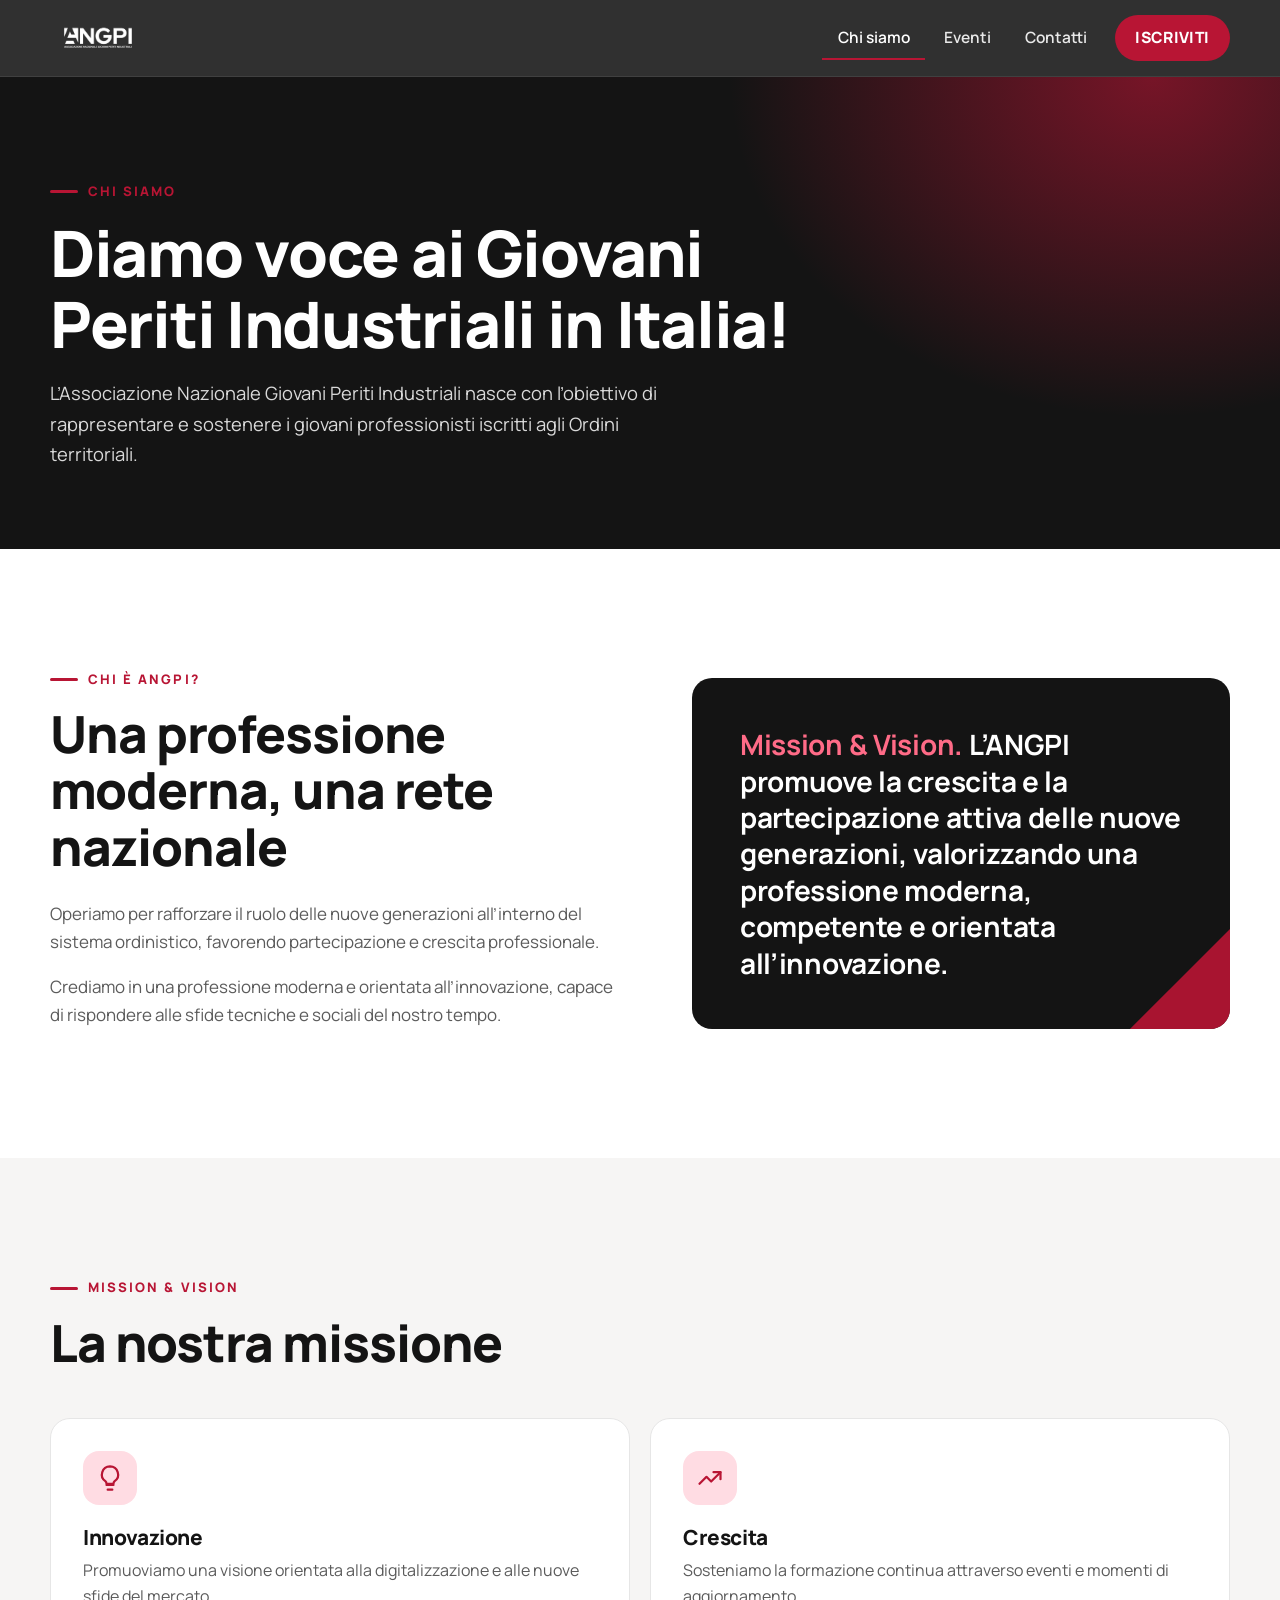
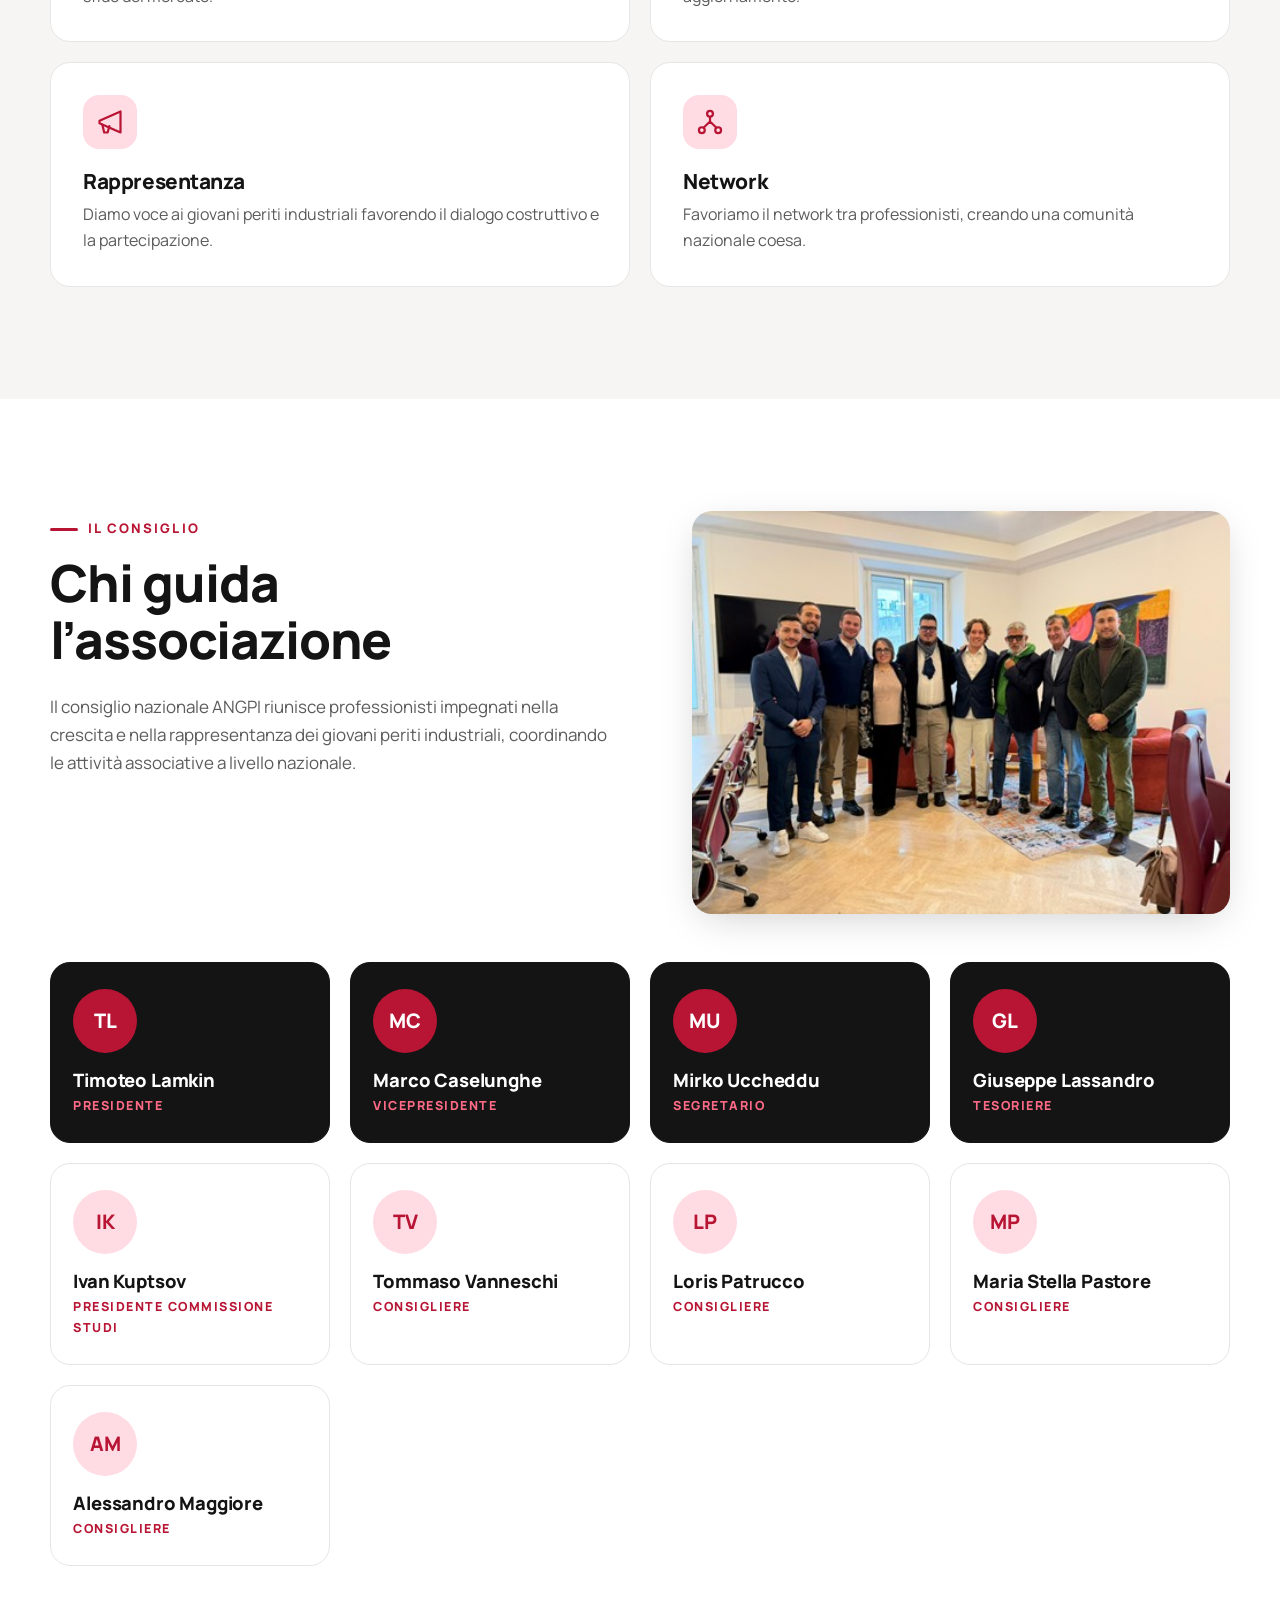
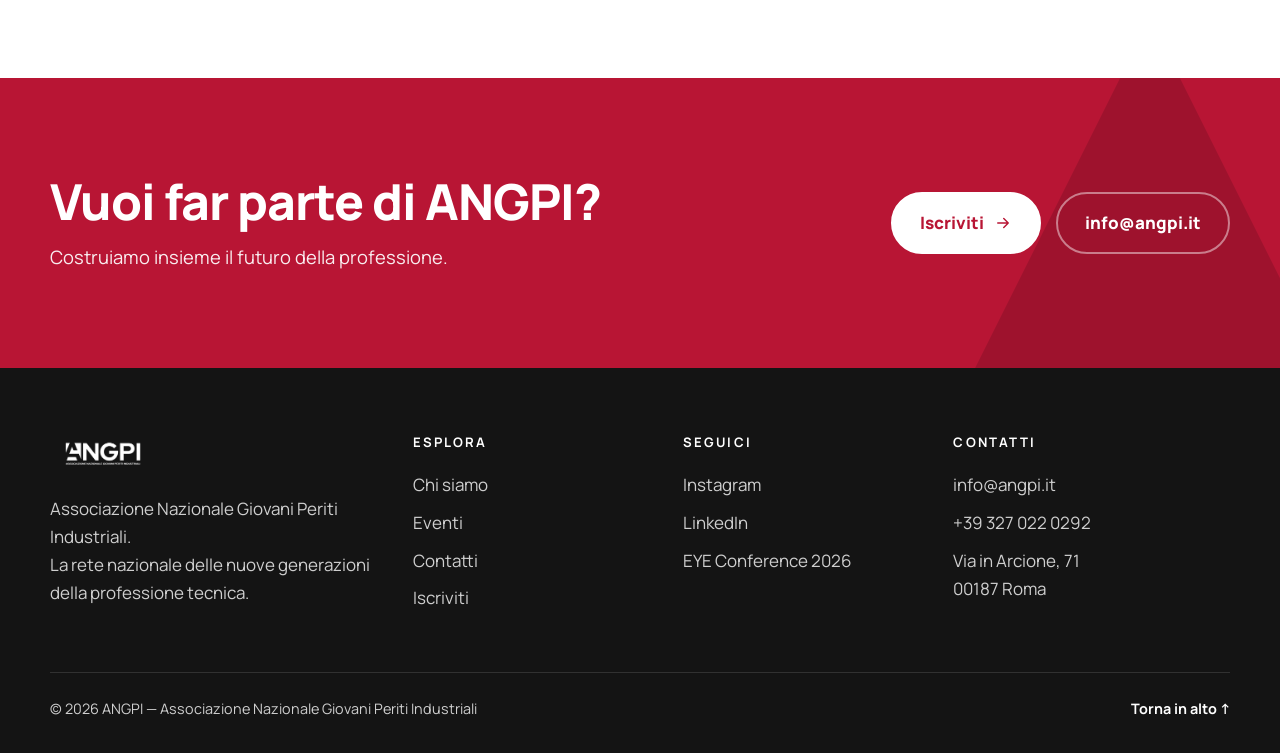
==== chi-siamo.html @ 8cf62ae1 "Nuovo sito ANGPI: design rinnovato, 5 pagine statiche responsive Home, Chi siamo, Eventi, Contatti, " ====
<!doctype html>
<html lang="it">
<head>
<meta charset="utf-8">
<meta name="viewport" content="width=device-width, initial-scale=1">
<title>Chi siamo — ANGPI</title>
<meta name="description" content="Il consiglio, la missione e la visione di ANGPI, l'Associazione Nazionale Giovani Periti Industriali.">
<meta name="theme-color" content="#141414">
<meta property="og:site_name" content="ANGPI">
<meta property="og:locale" content="it_IT">
<meta property="og:type" content="website">
<meta property="og:title" content="Chi siamo — ANGPI">
<meta property="og:description" content="Il consiglio, la missione e la visione di ANGPI, l'Associazione Nazionale Giovani Periti Industriali.">
<link rel="icon" href="assets/img/icona.png" type="image/png">
<link rel="apple-touch-icon" href="assets/img/icona.png">
<link rel="preconnect" href="https://fonts.googleapis.com">
<link rel="preconnect" href="https://fonts.gstatic.com" crossorigin>
<link href="https://fonts.googleapis.com/css2?family=Manrope:wght@400;500;600;700;800&display=swap" rel="stylesheet">
<link rel="stylesheet" href="assets/css/style.css">
</head>
<body id="top">
<a class="skip" href="#main">Vai al contenuto</a>
<header class="site-header">
  <div class="wrap nav">
    <a class="brand" href="index.html" aria-label="ANGPI - Home"><img src="assets/img/logo-bianco.png" alt="ANGPI" width="96" height="40"></a>
    <button class="menu-toggle" aria-expanded="false" aria-controls="menu" aria-label="Apri il menu"><span></span></button>
    <nav aria-label="Principale">
      <ul class="menu" id="menu">
          <li><a href="chi-siamo.html" aria-current="page">Chi siamo</a></li>
          <li><a href="eventi.html">Eventi</a></li>
          <li><a href="contatti.html">Contatti</a></li>
          <li class="menu-cta"><a href="iscriviti.html">ISCRIVITI</a></li>
      </ul>
    </nav>
  </div>
</header>
<main id="main">
<section class="page-hero">
  <div class="wrap">
    <span class="eyebrow">Chi siamo</span>
    <h1>Diamo voce ai Giovani Periti Industriali in Italia!</h1>
    <p>L&rsquo;Associazione Nazionale Giovani Periti Industriali nasce con l&rsquo;obiettivo di rappresentare e sostenere i giovani professionisti iscritti agli Ordini territoriali.</p>
  </div>
</section>

<section>
  <div class="wrap split">
    <div class="reveal">
      <span class="eyebrow">Chi è ANGPI?</span>
      <h2>Una professione moderna, una rete nazionale</h2>
      <p>Operiamo per rafforzare il ruolo delle nuove generazioni all&rsquo;interno del sistema ordinistico, favorendo partecipazione e crescita professionale.</p>
      <p>Crediamo in una professione moderna e orientata all&rsquo;innovazione, capace di rispondere alle sfide tecniche e sociali del nostro tempo.</p>
    </div>
    <div class="quote-box reveal" data-d="1">
      <p><strong>Mission &amp; Vision.</strong> L&rsquo;ANGPI promuove la crescita e la partecipazione attiva delle nuove generazioni, valorizzando una professione moderna, competente e orientata all&rsquo;innovazione.</p>
    </div>
  </div>
</section>

<section class="soft">
  <div class="wrap">
    <div class="section-head reveal">
      <span class="eyebrow">Mission &amp; Vision</span>
      <h2>La nostra missione</h2>
    </div>
    <div class="mission">
<article class="card reveal" data-d="0"><div class="ico"><svg viewBox="0 0 24 24" fill="none" stroke="currentColor" stroke-width="1.9" stroke-linecap="round" stroke-linejoin="round" aria-hidden="true"><path d="M9 18h6M10 22h4"/><path d="M12 2a7 7 0 0 0-4 12.7c.7.6 1 1.3 1 2.3h6c0-1 .3-1.7 1-2.3A7 7 0 0 0 12 2z"/></svg></div><h3>Innovazione</h3><p>Promuoviamo una visione orientata alla digitalizzazione e alle nuove sfide del mercato.</p></article>
<article class="card reveal" data-d="1"><div class="ico"><svg viewBox="0 0 24 24" fill="none" stroke="currentColor" stroke-width="1.9" stroke-linecap="round" stroke-linejoin="round" aria-hidden="true"><path d="M3 17l6-6 4 4 8-8"/><path d="M15 7h6v6"/></svg></div><h3>Crescita</h3><p>Sosteniamo la formazione continua attraverso eventi e momenti di aggiornamento.</p></article>
<article class="card reveal" data-d="0"><div class="ico"><svg viewBox="0 0 24 24" fill="none" stroke="currentColor" stroke-width="1.9" stroke-linecap="round" stroke-linejoin="round" aria-hidden="true"><path d="M3 11l18-8v18L3 13z"/><path d="M11.5 15.5 10 21H7l-1.5-6.5"/></svg></div><h3>Rappresentanza</h3><p>Diamo voce ai giovani periti industriali favorendo il dialogo costruttivo e la partecipazione.</p></article>
<article class="card reveal" data-d="1"><div class="ico"><svg viewBox="0 0 24 24" fill="none" stroke="currentColor" stroke-width="1.9" stroke-linecap="round" stroke-linejoin="round" aria-hidden="true"><circle cx="12" cy="5" r="2.5"/><circle cx="5" cy="19" r="2.5"/><circle cx="19" cy="19" r="2.5"/><path d="M12 7.5v4M12 11.5 6.5 17M12 11.5 17.5 17"/></svg></div><h3>Network</h3><p>Favoriamo il network tra professionisti, creando una comunità nazionale coesa.</p></article>
    </div>
  </div>
</section>

<section>
  <div class="wrap">
    <div class="split" style="align-items:start">
      <div class="reveal">
        <span class="eyebrow">Il consiglio</span>
        <h2>Chi guida l&rsquo;associazione</h2>
        <p>Il consiglio nazionale ANGPI riunisce professionisti impegnati nella crescita e nella rappresentanza dei giovani periti industriali, coordinando le attività associative a livello nazionale.</p>
      </div>
      <figure class="council-photo reveal" data-d="1" style="margin:0"><img src="assets/img/consiglio.jpg" alt="Il consiglio nazionale ANGPI riunito in una sala" width="467" height="350" loading="lazy"></figure>
    </div>
    <div class="team">
<article class="member lead reveal" data-d="0"><div class="avatar" aria-hidden="true">TL</div><h3>Timoteo Lamkin</h3><div class="role">Presidente</div></article>
<article class="member lead reveal" data-d="1"><div class="avatar" aria-hidden="true">MC</div><h3>Marco Caselunghe</h3><div class="role">Vicepresidente</div></article>
<article class="member lead reveal" data-d="2"><div class="avatar" aria-hidden="true">MU</div><h3>Mirko Uccheddu</h3><div class="role">Segretario</div></article>
<article class="member lead reveal" data-d="3"><div class="avatar" aria-hidden="true">GL</div><h3>Giuseppe Lassandro</h3><div class="role">Tesoriere</div></article>
<article class="member reveal" data-d="0"><div class="avatar" aria-hidden="true">IK</div><h3>Ivan Kuptsov</h3><div class="role">Presidente Commissione Studi</div></article>
<article class="member reveal" data-d="1"><div class="avatar" aria-hidden="true">TV</div><h3>Tommaso Vanneschi</h3><div class="role">Consigliere</div></article>
<article class="member reveal" data-d="2"><div class="avatar" aria-hidden="true">LP</div><h3>Loris Patrucco</h3><div class="role">Consigliere</div></article>
<article class="member reveal" data-d="3"><div class="avatar" aria-hidden="true">MP</div><h3>Maria Stella Pastore</h3><div class="role">Consigliere</div></article>
<article class="member reveal" data-d="0"><div class="avatar" aria-hidden="true">AM</div><h3>Alessandro Maggiore</h3><div class="role">Consigliere</div></article>
    </div>
  </div>
</section>
<section class="cta">
  <div class="wrap cta-inner">
    <div class="reveal">
      <h2>Vuoi far parte di ANGPI?</h2>
      <p>Costruiamo insieme il futuro della professione.</p>
    </div>
    <div class="actions reveal" data-d="1" style="margin:0">
      <a class="btn btn-light" href="iscriviti.html">Iscriviti <svg viewBox="0 0 24 24" fill="none" stroke="currentColor" stroke-width="1.9" stroke-linecap="round" stroke-linejoin="round" aria-hidden="true"><path d="M5 12h14M13 6l6 6-6 6"/></svg></a>
      <a class="btn btn-ghost" href="mailto:info@angpi.it">info@angpi.it</a>
    </div>
  </div>
</section>
</main>
<footer class="site-footer">
  <div class="wrap">
    <div class="footer-grid">
      <div>
        <img src="assets/img/logo-bianco.png" alt="ANGPI" width="106" height="44">
        <p>Associazione Nazionale Giovani Periti Industriali.<br>La rete nazionale delle nuove generazioni della professione tecnica.</p>
      </div>
      <div>
        <h4>Esplora</h4>
        <ul>
          <li><a href="chi-siamo.html">Chi siamo</a></li>
          <li><a href="eventi.html">Eventi</a></li>
          <li><a href="contatti.html">Contatti</a></li>
          <li><a href="iscriviti.html">Iscriviti</a></li>
        </ul>
      </div>
      <div>
        <h4>Seguici</h4>
        <ul>
          <li><a href="https://www.instagram.com/a.n.g.p.i" target="_blank" rel="noopener">Instagram</a></li>
          <li><a href="https://www.linkedin.com/company/associazione-nazionale-giovani-periti-industriali/" target="_blank" rel="noopener">LinkedIn</a></li>
          <li><a href="https://eyeconference2026.it/" target="_blank" rel="noopener">EYE Conference 2026</a></li>
        </ul>
      </div>
      <div>
        <h4>Contatti</h4>
        <ul>
          <li><a href="mailto:info@angpi.it">info@angpi.it</a></li>
          <li><a href="tel:+393270220292">+39 327 022 0292</a></li>
          <li>Via in Arcione, 71<br>00187 Roma</li>
        </ul>
      </div>
    </div>
    <div class="footer-bottom">
      <span>&copy; 2026 ANGPI &mdash; Associazione Nazionale Giovani Periti Industriali</span>
      <a class="to-top" href="#top">Torna in alto &uarr;</a>
    </div>
  </div>
</footer>
<script src="assets/js/main.js"></script>
</body>
</html>
---- assets/css/style.css ----
/* ANGPI — Associazione Nazionale Giovani Periti Industriali */
:root {
  --red: #b81534;
  --red-dark: #8f0f27;
  --red-soft: #ffdce3;
  --ink: #141414;
  --ink-2: #1c1c1c;
  --ink-3: #2f2f2f;
  --muted: #5b5b5b;
  --line: #e6e6e6;
  --bg: #ffffff;
  --bg-soft: #f6f5f4;
  --radius: 20px;
  --shadow: 0 10px 40px -12px rgba(20, 20, 20, 0.25);
  --font: "Manrope", system-ui, -apple-system, "Segoe UI", Roboto, Helvetica, Arial, sans-serif;
  --wrap: 1180px;
}

*,
*::before,
*::after { box-sizing: border-box; }
html { scroll-behavior: smooth; -webkit-text-size-adjust: 100%; }
body {
  margin: 0;
  font-family: var(--font);
  color: var(--ink);
  background: var(--bg);
  line-height: 1.65;
  font-size: 1.0625rem;
  -webkit-font-smoothing: antialiased;
}
img { max-width: 100%; display: block; }
a { color: inherit; }
h1, h2, h3 { line-height: 1.1; letter-spacing: -0.02em; margin: 0 0 0.5em; font-weight: 800; }
p { margin: 0 0 1em; }

.wrap { width: min(100% - 2rem, var(--wrap)); margin-inline: auto; }
.skip {
  position: absolute; left: 1rem; top: -4rem; z-index: 100;
  background: var(--red); color: #fff; padding: 0.7rem 1rem; border-radius: 10px; text-decoration: none;
}
.skip:focus { top: 1rem; }
:focus-visible { outline: 3px solid var(--red); outline-offset: 3px; border-radius: 6px; }
.dark :focus-visible, .site-header :focus-visible, .site-footer :focus-visible { outline-color: #fff; }

/* ---------- Header ---------- */
.site-header {
  position: sticky; top: 0; z-index: 50;
  background: rgba(20, 20, 20, 0.88);
  backdrop-filter: saturate(160%) blur(14px);
  -webkit-backdrop-filter: saturate(160%) blur(14px);
  border-bottom: 1px solid rgba(255, 255, 255, 0.08);
}
.nav { display: flex; align-items: center; justify-content: space-between; height: 76px; gap: 1rem; }
.brand img { height: 40px; width: auto; }
.menu { display: flex; align-items: center; gap: 0.25rem; list-style: none; margin: 0; padding: 0; }
.menu a {
  display: block; padding: 0.55rem 0.95rem; color: #e9e9e9; text-decoration: none;
  font-weight: 600; font-size: 0.97rem; border-radius: 999px; transition: background .2s, color .2s;
}
.menu a:hover { background: rgba(255, 255, 255, 0.1); color: #fff; }
.menu a[aria-current="page"] { color: #fff; box-shadow: inset 0 -2px 0 var(--red); border-radius: 0; }
.menu .menu-cta a, .btn {
  background: var(--red); color: #fff; box-shadow: none; border-radius: 999px;
}
.menu .menu-cta a { margin-left: 0.5rem; padding: 0.65rem 1.3rem; font-weight: 800; letter-spacing: 0.02em; }
.menu .menu-cta a:hover { background: #d11a3d; }
.menu-toggle {
  display: none; background: none; border: 0; color: #fff; width: 46px; height: 46px; border-radius: 12px; cursor: pointer;
}
.menu-toggle span, .menu-toggle span::before, .menu-toggle span::after {
  content: ""; display: block; width: 22px; height: 2px; background: currentColor; margin: auto; position: relative; transition: transform .25s, top .25s, opacity .2s;
}
.menu-toggle span::before { top: -7px; position: absolute; left: 0; }
.menu-toggle span::after { top: 7px; position: absolute; left: 0; }
.menu-toggle span { position: relative; }
.menu-toggle[aria-expanded="true"] span { background: transparent; }
.menu-toggle[aria-expanded="true"] span::before { top: 0; transform: rotate(45deg); }
.menu-toggle[aria-expanded="true"] span::after { top: 0; transform: rotate(-45deg); }

/* ---------- Buttons ---------- */
.btn {
  display: inline-flex; align-items: center; gap: 0.6rem; padding: 0.95rem 1.7rem; font: inherit; font-weight: 800;
  text-decoration: none; border: 2px solid var(--red); cursor: pointer; transition: transform .2s, background .2s, color .2s, border-color .2s;
}
.btn:hover { transform: translateY(-2px); background: #d11a3d; border-color: #d11a3d; }
.btn svg { width: 18px; height: 18px; transition: transform .2s; }
.btn:hover svg { transform: translateX(4px); }
.btn-ghost { background: transparent; border-color: rgba(255, 255, 255, 0.45); color: #fff; }
.btn-ghost:hover { background: #fff; color: var(--ink); border-color: #fff; }
.btn-light { background: #fff; color: var(--red); border-color: #fff; }
.btn-light:hover { background: var(--ink); color: #fff; border-color: var(--ink); }
.btn-dark { background: var(--ink); border-color: var(--ink); color: #fff; }
.btn-dark:hover { background: var(--red); border-color: var(--red); }

/* ---------- Hero ---------- */
.hero { position: relative; overflow: hidden; background: var(--ink); color: #fff; isolation: isolate; }
.hero::before {
  content: ""; position: absolute; inset: 0; z-index: -2;
  background:
    radial-gradient(60% 80% at 85% 20%, rgba(184, 21, 52, 0.55), transparent 60%),
    radial-gradient(50% 60% at 0% 100%, rgba(184, 21, 52, 0.25), transparent 60%);
}
.hero-shape { position: absolute; right: max(2rem, calc((100vw - var(--wrap)) / 2)); top: 50%; translate: 0 -50%; width: min(32vw, 400px); z-index: -1; opacity: 0.95; }
.hero-inner { padding: clamp(4rem, 11vw, 9rem) 0 clamp(4rem, 9vw, 7rem); max-width: 760px; }
.eyebrow {
  display: inline-flex; align-items: center; gap: 0.6rem; font-size: 0.82rem; font-weight: 800; letter-spacing: 0.16em; text-transform: uppercase; color: var(--red);
}
.eyebrow::before { content: ""; width: 28px; height: 3px; background: currentColor; border-radius: 3px; }
.hero .eyebrow, .dark .eyebrow { color: #ff6b87; }
.hero h1 { font-size: clamp(2.5rem, 7vw, 5rem); margin-top: 1.1rem; }
.hero h1 em { font-style: normal; color: #ff6b87; }
.hero p.lead { font-size: clamp(1.1rem, 2vw, 1.3rem); color: #d9d9d9; max-width: 56ch; margin-top: 1.4rem; }
.actions { display: flex; flex-wrap: wrap; gap: 0.9rem; margin-top: 2.2rem; }

/* Page hero (inner pages) */
.hero, .page-hero, .stats { padding: 0; }
.page-hero { position: relative; overflow: hidden; background: var(--ink); color: #fff; isolation: isolate; }
.page-hero::before {
  content: ""; position: absolute; inset: 0; z-index: -1;
  background: radial-gradient(55% 120% at 90% 0%, rgba(184, 21, 52, 0.6), transparent 60%);
}
.page-hero .wrap { padding: clamp(3.2rem, 8vw, 6rem) 0 clamp(3rem, 7vw, 5rem); }
.page-hero h1 { font-size: clamp(2.2rem, 5.5vw, 4rem); margin: 1rem 0 0; max-width: 18ch; }
.page-hero p { color: #d9d9d9; max-width: 58ch; font-size: 1.15rem; margin: 1.2rem 0 0; }

/* ---------- Stats ---------- */
.stats { background: var(--red); color: #fff; }
.stats-grid { display: grid; grid-template-columns: repeat(3, 1fr); }
.stat { padding: 2.2rem 1.5rem; border-left: 1px solid rgba(255, 255, 255, 0.25); }
.stat:first-child { border-left: 0; padding-left: 0; }
.stat b { display: block; font-size: clamp(2.4rem, 5vw, 3.8rem); font-weight: 800; line-height: 1; letter-spacing: -0.03em; }
.stat span { display: block; margin-top: 0.4rem; font-weight: 600; opacity: 0.92; }

/* ---------- Sections ---------- */
section { padding: clamp(4rem, 9vw, 7rem) 0; }
.soft { background: var(--bg-soft); }
.dark { background: var(--ink); color: #fff; }
.section-head { max-width: 680px; margin-bottom: 3rem; }
.section-head h2 { font-size: clamp(2rem, 4.5vw, 3.2rem); margin-top: 0.9rem; }
.section-head p { color: var(--muted); font-size: 1.12rem; }
.dark .section-head p { color: #cfcfcf; }
.center { text-align: center; margin-inline: auto; }
.center .eyebrow { justify-content: center; }

.split { display: grid; grid-template-columns: 1.05fr 1fr; gap: clamp(2rem, 6vw, 5rem); align-items: center; }
.split h2 { font-size: clamp(2rem, 4.5vw, 3.2rem); margin-top: 0.9rem; }
.split p { color: var(--muted); }
.quote-box {
  background: var(--ink); color: #fff; border-radius: var(--radius); padding: clamp(2rem, 4vw, 3rem); position: relative; overflow: hidden;
}
.quote-box::after {
  content: ""; position: absolute; right: -40px; bottom: -40px; width: 180px; height: 180px; background: var(--red);
  clip-path: polygon(100% 0, 100% 100%, 0 100%); opacity: .9;
}
.quote-box p { color: #fff; font-size: clamp(1.3rem, 2.6vw, 1.75rem); font-weight: 700; line-height: 1.3; letter-spacing: -0.01em; margin: 0; position: relative; z-index: 1; }
.quote-box strong { color: #ff6b87; }

/* ---------- Cards ---------- */
.cards { display: grid; grid-template-columns: repeat(4, 1fr); gap: 1.25rem; }
.cards.three { grid-template-columns: repeat(3, 1fr); }
.card {
  background: #fff; border: 1px solid var(--line); border-radius: var(--radius); padding: 2rem 1.7rem; position: relative; overflow: hidden;
  transition: transform .25s, box-shadow .25s, border-color .25s;
}
.card:hover { transform: translateY(-6px); box-shadow: var(--shadow); border-color: transparent; }
.card::after { content: ""; position: absolute; left: 0; bottom: 0; height: 4px; width: 0; background: var(--red); transition: width .35s; }
.card:hover::after { width: 100%; }
.card .ico { width: 54px; height: 54px; border-radius: 16px; background: var(--red-soft); color: var(--red); display: grid; place-items: center; margin-bottom: 1.3rem; }
.card .ico svg { width: 28px; height: 28px; }
.card h3 { font-size: 1.3rem; margin-bottom: 0.5rem; }
.card p { color: var(--muted); margin: 0; font-size: 1rem; }
.card .num { position: absolute; top: 1.2rem; right: 1.4rem; font-weight: 800; font-size: 0.9rem; color: #c9c9c9; }
.dark .card { background: var(--ink-2); border-color: rgba(255, 255, 255, 0.1); }
.dark .card p { color: #cfcfcf; }
.dark .card .ico { background: rgba(184, 21, 52, 0.25); color: #ff6b87; }

/* ---------- Event feature ---------- */
.event {
  display: grid; grid-template-columns: 1.1fr 1fr; border-radius: 28px; overflow: hidden; background: var(--ink); color: #fff; box-shadow: var(--shadow);
}
.event-visual {
  position: relative; min-height: 340px; background: linear-gradient(135deg, var(--red) 0%, var(--red-dark) 60%, #5a0818 100%); display: grid; place-items: center; overflow: hidden;
}
.event-visual .big { font-size: clamp(5rem, 14vw, 10rem); font-weight: 800; letter-spacing: -0.06em; color: rgba(255, 255, 255, 0.95); line-height: .85; text-align: center; }
.event-visual .big small { display: block; font-size: 0.18em; letter-spacing: 0.35em; margin-top: 1rem; font-weight: 700; text-transform: uppercase; opacity: .85; }
.event-visual::before { content: ""; position: absolute; inset: 0; background: repeating-linear-gradient(115deg, transparent 0 38px, rgba(255, 255, 255, 0.06) 38px 40px); }
.event-body { padding: clamp(2rem, 4vw, 3.4rem); display: flex; flex-direction: column; justify-content: center; }
.tag { align-self: flex-start; background: rgba(255, 255, 255, 0.12); border-radius: 999px; padding: 0.35rem 0.9rem; font-size: 0.8rem; font-weight: 800; letter-spacing: 0.1em; text-transform: uppercase; margin-bottom: 1.2rem; }
.event-body h3 { font-size: clamp(1.7rem, 3.4vw, 2.4rem); }
.event-body p { color: #d4d4d4; }

/* ---------- Mission list ---------- */
.mission { counter-reset: m; display: grid; grid-template-columns: repeat(2, 1fr); gap: 1.25rem; }
.mission .card { padding-left: 2rem; }

/* ---------- Council ---------- */
.council-photo { border-radius: var(--radius); overflow: hidden; box-shadow: var(--shadow); }
.council-photo img { width: 100%; height: auto; }
.team { display: grid; grid-template-columns: repeat(4, 1fr); gap: 1.25rem; margin-top: 3rem; }
.member { background: #fff; border: 1px solid var(--line); border-radius: var(--radius); padding: 1.6rem 1.4rem; transition: transform .25s, box-shadow .25s; }
.member:hover { transform: translateY(-4px); box-shadow: var(--shadow); }
.member.lead { background: var(--ink); color: #fff; border-color: var(--ink); }
.avatar {
  width: 64px; height: 64px; border-radius: 50%; background: var(--red-soft); color: var(--red); display: grid; place-items: center; font-weight: 800; font-size: 1.25rem; margin-bottom: 1.1rem;
}
.member.lead .avatar { background: var(--red); color: #fff; }
.member h3 { font-size: 1.15rem; margin: 0; letter-spacing: -0.01em; }
.member .role { font-size: 0.78rem; font-weight: 800; letter-spacing: 0.12em; text-transform: uppercase; color: var(--red); margin-top: 0.35rem; }
.member.lead .role { color: #ff6b87; }

/* ---------- CTA band ---------- */
.cta { background: var(--red); color: #fff; position: relative; overflow: hidden; isolation: isolate; padding: clamp(3.5rem, 8vw, 6rem) 0; }
.cta::before { content: ""; position: absolute; right: -80px; top: -60px; width: 420px; height: 420px; background: rgba(0, 0, 0, 0.14); clip-path: polygon(50% 0, 100% 100%, 0 100%); z-index: -1; }
.cta-inner { display: flex; align-items: center; justify-content: space-between; gap: 2rem; flex-wrap: wrap; }
.cta h2 { font-size: clamp(1.9rem, 4.4vw, 3.1rem); margin: 0; max-width: 18ch; }
.cta p { margin: 0.8rem 0 0; opacity: 0.92; font-size: 1.15rem; }

/* ---------- Contacts ---------- */
.contact-grid { display: grid; grid-template-columns: 1fr 1fr; gap: clamp(2rem, 5vw, 4rem); align-items: start; }
.contact-list { list-style: none; margin: 0; padding: 0; display: grid; gap: 1rem; }
.contact-list a, .contact-list div {
  display: flex; gap: 1.1rem; align-items: center; padding: 1.3rem 1.4rem; background: #fff; border: 1px solid var(--line); border-radius: var(--radius); text-decoration: none; transition: transform .2s, box-shadow .2s, border-color .2s;
}
.contact-list a:hover { transform: translateX(6px); box-shadow: var(--shadow); border-color: transparent; }
.contact-list .ico { flex: none; width: 50px; height: 50px; border-radius: 14px; background: var(--red-soft); color: var(--red); display: grid; place-items: center; }
.contact-list .ico svg { width: 24px; height: 24px; }
.contact-list small { display: block; color: var(--muted); font-weight: 700; font-size: 0.78rem; letter-spacing: 0.1em; text-transform: uppercase; }
.contact-list strong { font-size: 1.1rem; word-break: break-word; }
.map-card { border-radius: var(--radius); overflow: hidden; border: 1px solid var(--line); background: var(--bg-soft); min-height: 340px; }
.map-card iframe { width: 100%; height: 100%; min-height: 340px; border: 0; display: block; }

/* ---------- Form ---------- */
.form-card { background: #fff; border: 1px solid var(--line); border-radius: 28px; padding: clamp(1.6rem, 4vw, 3rem); box-shadow: var(--shadow); }
.form-grid { display: grid; grid-template-columns: 1fr 1fr; gap: 1.2rem 1.4rem; }
.field { display: flex; flex-direction: column; gap: 0.4rem; }
.field.full { grid-column: 1 / -1; }
.field label { font-weight: 700; font-size: 0.92rem; }
.field input {
  font: inherit; padding: 0.9rem 1rem; border: 1.5px solid #d4d4d4; border-radius: 12px; background: #fff; color: var(--ink); transition: border-color .2s, box-shadow .2s;
}
.field input:hover { border-color: #9b9b9b; }
.field input:focus { outline: 0; border-color: var(--red); box-shadow: 0 0 0 4px rgba(184, 21, 52, 0.15); }
.field input:user-invalid { border-color: var(--red); }
.legend { grid-column: 1 / -1; margin: 0.6rem 0 -0.2rem; font-size: 0.8rem; font-weight: 800; letter-spacing: 0.14em; text-transform: uppercase; color: var(--red); }
.check { display: flex; gap: 0.8rem; align-items: flex-start; font-size: 0.95rem; color: var(--muted); }
.check input { width: 22px; height: 22px; accent-color: var(--red); margin-top: 0.15rem; flex: none; }
.form-note { font-size: 0.9rem; color: var(--muted); margin: 1rem 0 0; }
.form-status { margin-top: 1rem; padding: 1rem 1.2rem; border-radius: 12px; background: var(--red-soft); color: #5a0818; font-weight: 600; }
.form-status[hidden] { display: none; }

.eligibility { display: grid; grid-template-columns: 1fr 1.4fr; gap: clamp(2rem, 5vw, 4rem); align-items: start; }

/* ---------- Footer ---------- */
.site-footer { background: var(--ink); color: #cfcfcf; padding: 4rem 0 2rem; }
.footer-grid { display: grid; grid-template-columns: 1.4fr 1fr 1fr 1.2fr; gap: 2.5rem; }
.footer-grid img { height: 44px; width: auto; margin-bottom: 1.2rem; }
.site-footer h4 { color: #fff; font-size: 0.82rem; letter-spacing: 0.16em; text-transform: uppercase; margin: 0 0 1.1rem; }
.site-footer ul { list-style: none; margin: 0; padding: 0; display: grid; gap: 0.6rem; }
.site-footer a { text-decoration: none; transition: color .2s; }
.site-footer a:hover { color: #fff; text-decoration: underline; text-decoration-color: var(--red); text-underline-offset: 4px; }
.footer-bottom { margin-top: 3rem; padding-top: 1.5rem; border-top: 1px solid rgba(255, 255, 255, 0.12); display: flex; justify-content: space-between; flex-wrap: wrap; gap: 1rem; font-size: 0.9rem; }
.to-top { font-weight: 700; color: #fff; }

/* ---------- Reveal animation ---------- */
.js .reveal { opacity: 0; transform: translateY(24px); transition: opacity .7s ease, transform .7s ease; }
.js .reveal.in { opacity: 1; transform: none; }
.js .reveal[data-d="1"] { transition-delay: .08s; }
.js .reveal[data-d="2"] { transition-delay: .16s; }
.js .reveal[data-d="3"] { transition-delay: .24s; }

/* ---------- Responsive ---------- */
@media (max-width: 1024px) {
  .cards { grid-template-columns: repeat(2, 1fr); }
  .team { grid-template-columns: repeat(2, 1fr); }
  .footer-grid { grid-template-columns: 1fr 1fr; }
}
@media (max-width: 860px) {
  .menu-toggle { display: block; }
  .menu {
    position: absolute; left: 0; right: 0; top: 76px; flex-direction: column; align-items: stretch; background: var(--ink); padding: 1rem; gap: 0.2rem;
    border-bottom: 1px solid rgba(255, 255, 255, 0.1); display: none;
  }
  .menu.open { display: flex; }
  .menu a { padding: 0.95rem 1rem; border-radius: 12px; }
  .menu a[aria-current="page"] { box-shadow: none; background: rgba(255, 255, 255, 0.08); border-radius: 12px; }
  .menu .menu-cta a { margin: 0.5rem 0 0; text-align: center; }
  .hero-shape { opacity: 0.25; width: 70vw; right: -15%; top: 30%; }
  .split, .event, .contact-grid, .eligibility { grid-template-columns: 1fr; }
  .cards.three, .mission { grid-template-columns: 1fr; }
  .stats-grid { grid-template-columns: 1fr; }
  .stat { border-left: 0; border-top: 1px solid rgba(255, 255, 255, 0.25); padding: 1.4rem 0; }
  .stat:first-child { border-top: 0; }
  .event-visual { min-height: 240px; }
}
@media (max-width: 560px) {
  .cards, .team, .form-grid, .footer-grid { grid-template-columns: 1fr; }
  .actions .btn { width: 100%; justify-content: center; }
}
@media (prefers-reduced-motion: reduce) {
  html { scroll-behavior: auto; }
  *, *::before, *::after { transition: none !important; animation: none !important; }
  .js .reveal { opacity: 1; transform: none; }
}
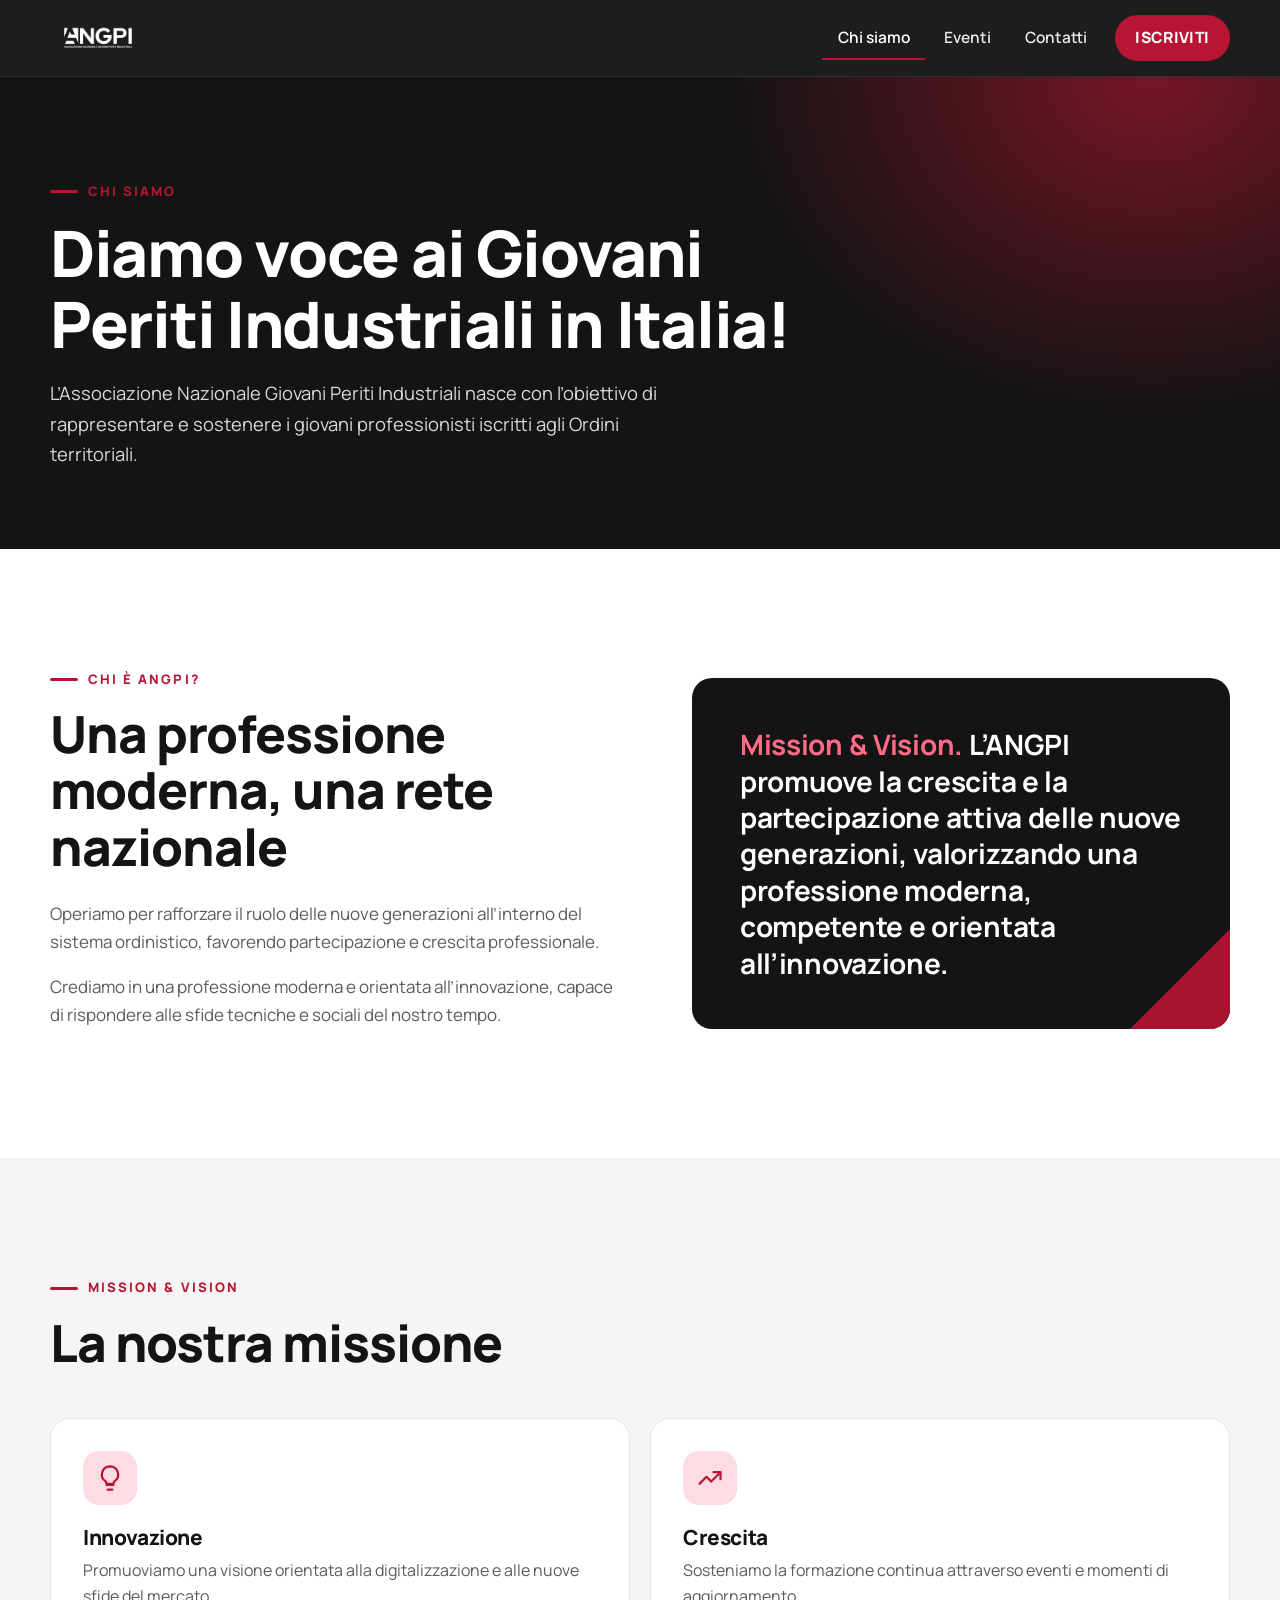
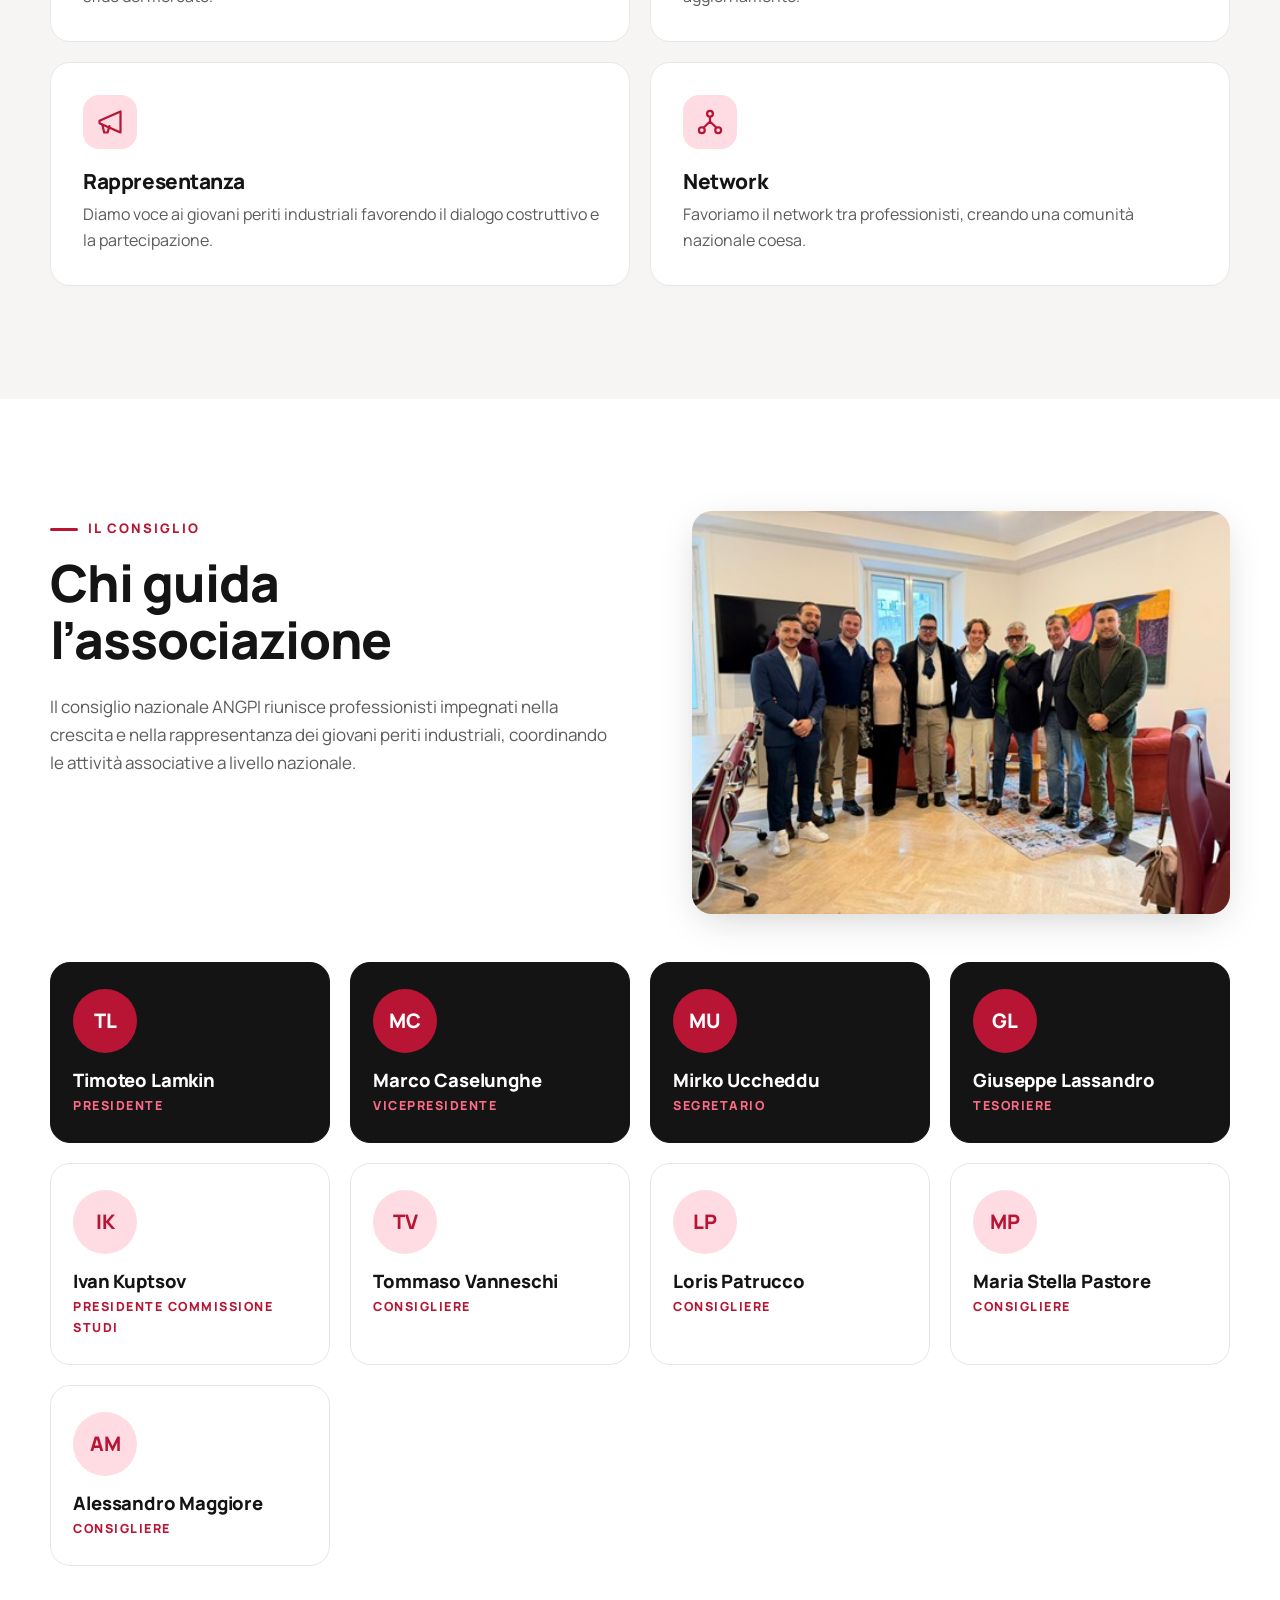
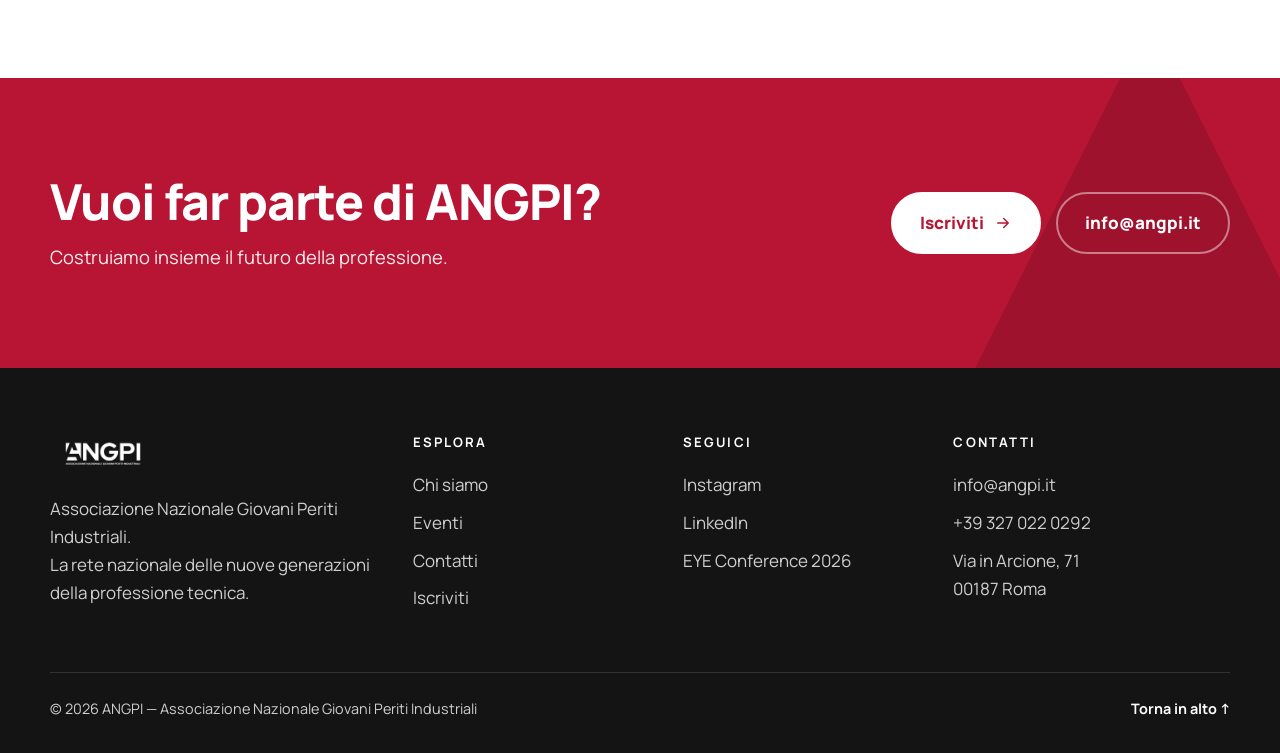
==== commit 6c5d0ba7: "ANGPI: animazioni, hero dinamico e anteprima in un unico file HTML Hero con parole che entrano, grig" ====
--- a/chi-siamo.html
+++ b/chi-siamo.html
@@ -33,6 +33,7 @@
       </ul>
     </nav>
   </div>
+  <div class="progress" aria-hidden="true"></div>
 </header>
 <main id="main">
 <section class="page-hero">
--- a/assets/css/style.css
+++ b/assets/css/style.css
@@ -46,7 +46,7 @@
 /* ---------- Header ---------- */
 .site-header {
   position: sticky; top: 0; z-index: 50;
-  background: rgba(20, 20, 20, 0.88);
+  background: rgba(20, 20, 20, 0.96);
   backdrop-filter: saturate(160%) blur(14px);
   -webkit-backdrop-filter: saturate(160%) blur(14px);
   border-bottom: 1px solid rgba(255, 255, 255, 0.08);
@@ -102,7 +102,9 @@
     radial-gradient(50% 60% at 0% 100%, rgba(184, 21, 52, 0.25), transparent 60%);
 }
 .hero-shape { position: absolute; right: max(2rem, calc((100vw - var(--wrap)) / 2)); top: 50%; translate: 0 -50%; width: min(32vw, 400px); z-index: -1; opacity: 0.95; }
-.hero-inner { padding: clamp(4rem, 11vw, 9rem) 0 clamp(4rem, 9vw, 7rem); max-width: 760px; }
+.hero-inner { padding: clamp(4rem, 11vw, 9rem) 0 clamp(4rem, 9vw, 7rem); }
+.hero-inner > * { max-width: 760px; }
+.hero-inner > .eyebrow { max-width: none; }
 .eyebrow {
   display: inline-flex; align-items: center; gap: 0.6rem; font-size: 0.82rem; font-weight: 800; letter-spacing: 0.16em; text-transform: uppercase; color: var(--red);
 }
@@ -302,3 +304,93 @@
   *, *::before, *::after { transition: none !important; animation: none !important; }
   .js .reveal { opacity: 1; transform: none; }
 }
+
+/* =====================================================
+   Animation layer
+   ===================================================== */
+.progress { position: absolute; left: 0; bottom: -1px; height: 3px; width: 100%; background: var(--red); transform-origin: 0 50%; transform: scaleX(var(--p, 0)); }
+.site-header { transition: transform .4s cubic-bezier(.2,.7,.2,1), background .3s; }
+.site-header.hide { transform: translateY(-100%); }
+
+/* Hero background */
+.hero-grid {
+  position: absolute; inset: 0; z-index: -1; opacity: .5;
+  background-image: linear-gradient(rgba(255,255,255,.05) 1px, transparent 1px), linear-gradient(90deg, rgba(255,255,255,.05) 1px, transparent 1px);
+  background-size: 64px 64px;
+  -webkit-mask-image: radial-gradient(70% 80% at 70% 40%, #000 20%, transparent 75%);
+  mask-image: radial-gradient(70% 80% at 70% 40%, #000 20%, transparent 75%);
+}
+.hero-glow {
+  position: absolute; inset: 0; z-index: -1; pointer-events: none;
+  background: radial-gradient(420px circle at var(--mx, 70%) var(--my, 30%), rgba(255, 70, 105, .28), transparent 65%);
+  transition: background .1s;
+}
+.tri { position: absolute; z-index: -1; background: var(--red); clip-path: polygon(50% 0, 100% 100%, 0 100%); opacity: .18; animation: drift 14s ease-in-out infinite alternate; }
+.tri.a { width: 220px; height: 220px; left: 52%; top: 12%; }
+.tri.b { width: 120px; height: 120px; left: 8%; bottom: 8%; opacity: .12; animation-duration: 18s; animation-delay: -4s; }
+.tri.c { width: 320px; height: 320px; right: 4%; bottom: -80px; opacity: .1; animation-duration: 22s; animation-delay: -9s; }
+@keyframes drift { from { transform: translate3d(0,0,0) rotate(0); } to { transform: translate3d(30px,-40px,0) rotate(14deg); } }
+.hero-shape { animation: floaty 9s ease-in-out infinite alternate; }
+@keyframes floaty { from { transform: translateY(-10px); } to { transform: translateY(14px); } }
+
+/* Headline word reveal */
+.js .split-words .w { display: inline-block; overflow: hidden; vertical-align: top; padding-bottom: .12em; margin-bottom: -.12em; }
+.js .split-words .w > span { display: inline-block; transform: translateY(110%); animation: wordUp .9s cubic-bezier(.2,.8,.2,1) forwards; animation-delay: calc(var(--i) * 70ms + .15s); }
+@keyframes wordUp { to { transform: none; } }
+.js .hero .eyebrow, .js .hero .lead, .js .hero .actions { opacity: 0; transform: translateY(18px); animation: fadeUp .9s cubic-bezier(.2,.8,.2,1) forwards; }
+.js .hero .eyebrow { animation-delay: .05s; }
+.js .hero .lead { animation-delay: .75s; }
+.js .hero .actions { animation-delay: .95s; }
+@keyframes fadeUp { to { opacity: 1; transform: none; } }
+.js .page-hero h1, .js .page-hero p, .js .page-hero .eyebrow { opacity: 0; transform: translateY(18px); animation: fadeUp .9s cubic-bezier(.2,.8,.2,1) forwards; }
+.js .page-hero h1 { animation-delay: .12s; } .js .page-hero p { animation-delay: .3s; }
+.js .stats .stat { opacity: 0; transform: translateY(20px); animation: fadeUp .8s cubic-bezier(.2,.8,.2,1) forwards; animation-delay: 1.1s; }
+.js .stats .stat:nth-child(2) { animation-delay: 1.2s; } .js .stats .stat:nth-child(3) { animation-delay: 1.3s; }
+
+/* Marquee */
+.marquee { background: var(--ink); color: #fff; overflow: hidden; padding: 1.1rem 0; border-block: 1px solid rgba(255,255,255,.08); }
+.marquee-track { display: flex; width: max-content; animation: marquee 32s linear infinite; }
+.marquee:hover .marquee-track { animation-play-state: paused; }
+.marquee span { font-weight: 800; font-size: clamp(1.1rem, 2.4vw, 1.6rem); letter-spacing: -.01em; padding: 0 1.6rem; white-space: nowrap; display: inline-flex; align-items: center; gap: 3.2rem; }
+.marquee span::after { content: ""; width: 12px; height: 12px; background: var(--red); clip-path: polygon(50% 0,100% 100%,0 100%); }
+.marquee span:nth-child(even) { color: transparent; -webkit-text-stroke: 1.2px rgba(255,255,255,.65); }
+@keyframes marquee { to { transform: translateX(-50%); } }
+
+/* Cards: spotlight + tilt */
+.card, .member { transform-style: preserve-3d; will-change: transform; }
+.card::before, .member::before {
+  content: ""; position: absolute; inset: 0; pointer-events: none; opacity: 0; transition: opacity .3s;
+  background: radial-gradient(260px circle at var(--cx, 50%) var(--cy, 50%), rgba(184,21,52,.12), transparent 70%);
+}
+.card:hover::before, .member:hover::before { opacity: 1; }
+.member { position: relative; overflow: hidden; }
+.dark .card::before { background: radial-gradient(260px circle at var(--cx,50%) var(--cy,50%), rgba(255,70,105,.18), transparent 70%); }
+.js .card.reveal.in, .js .member.reveal.in { transition: opacity .7s ease, transform .15s ease-out, box-shadow .25s, border-color .25s; }
+
+/* Image reveal */
+.js .council-photo.reveal { opacity: 1; transform: none; }
+.js .council-photo.reveal img { clip-path: inset(0 0 100% 0); transition: clip-path 1.1s cubic-bezier(.2,.8,.2,1), transform 1.6s cubic-bezier(.2,.8,.2,1); }
+.js .council-photo.reveal.in img { clip-path: inset(0); }
+.council-photo img { transition: transform 1.6s cubic-bezier(.2,.8,.2,1); }
+.council-photo:hover img { transform: scale(1.04); }
+
+/* Buttons shine */
+.btn { position: relative; overflow: hidden; }
+.btn::after { content: ""; position: absolute; inset: 0; background: linear-gradient(110deg, transparent 30%, rgba(255,255,255,.35) 50%, transparent 70%); transform: translateX(-120%); transition: transform .7s; }
+.btn:hover::after { transform: translateX(120%); }
+.btn-ghost::after, .btn-light::after { display: none; }
+
+/* Event visual animation */
+.event-visual::before { animation: stripes 14s linear infinite; }
+@keyframes stripes { to { background-position: 400px 0; } }
+
+/* SPA page transitions */
+[data-spa] [data-page] { display: none; }
+[data-spa] [data-page].active { display: block; animation: pageIn .6s cubic-bezier(.2,.8,.2,1); }
+@keyframes pageIn { from { opacity: 0; transform: translateY(14px); } to { opacity: 1; transform: none; } }
+
+@media (prefers-reduced-motion: reduce) {
+  .js .split-words .w > span, .js .hero .eyebrow, .js .hero .lead, .js .hero .actions, .js .page-hero h1, .js .page-hero p, .js .page-hero .eyebrow, .js .stats .stat { opacity: 1; transform: none; }
+  .js .council-photo.reveal img { clip-path: none; }
+  .marquee-track { animation: none; }
+}
